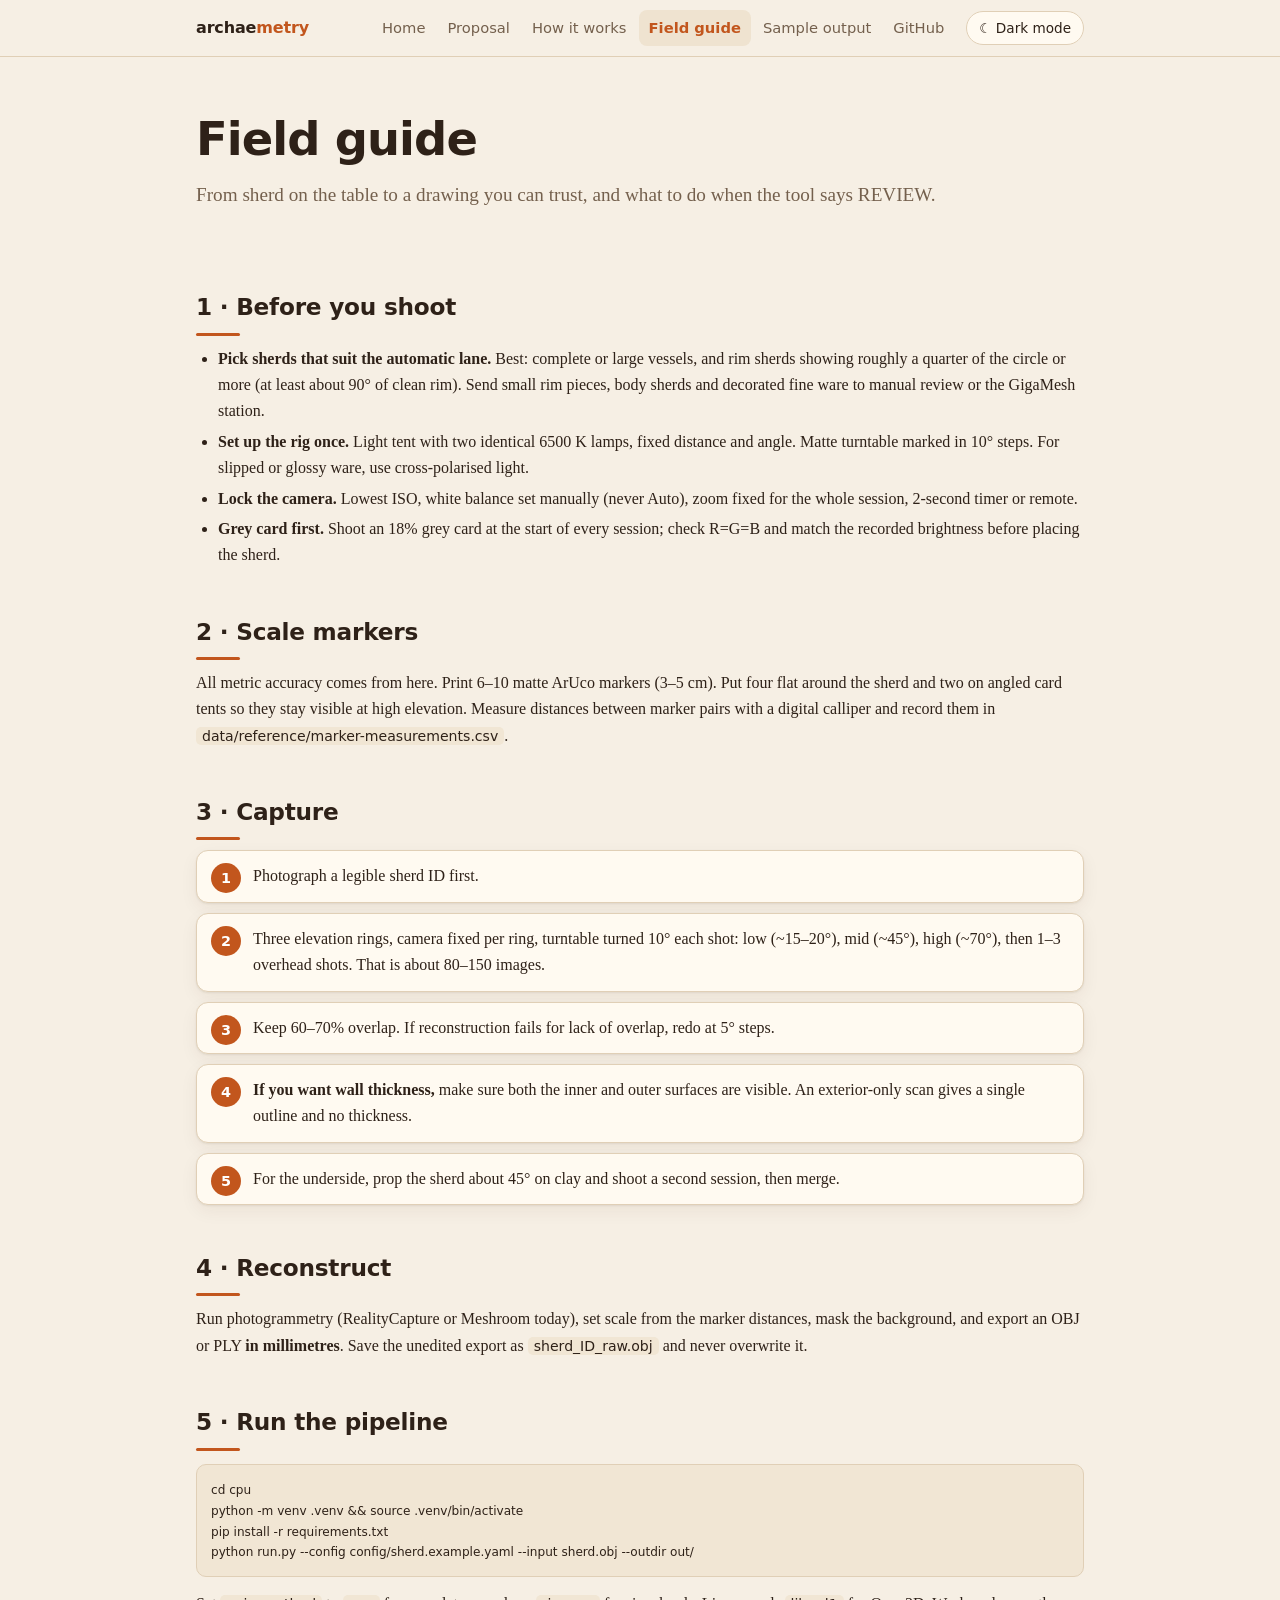
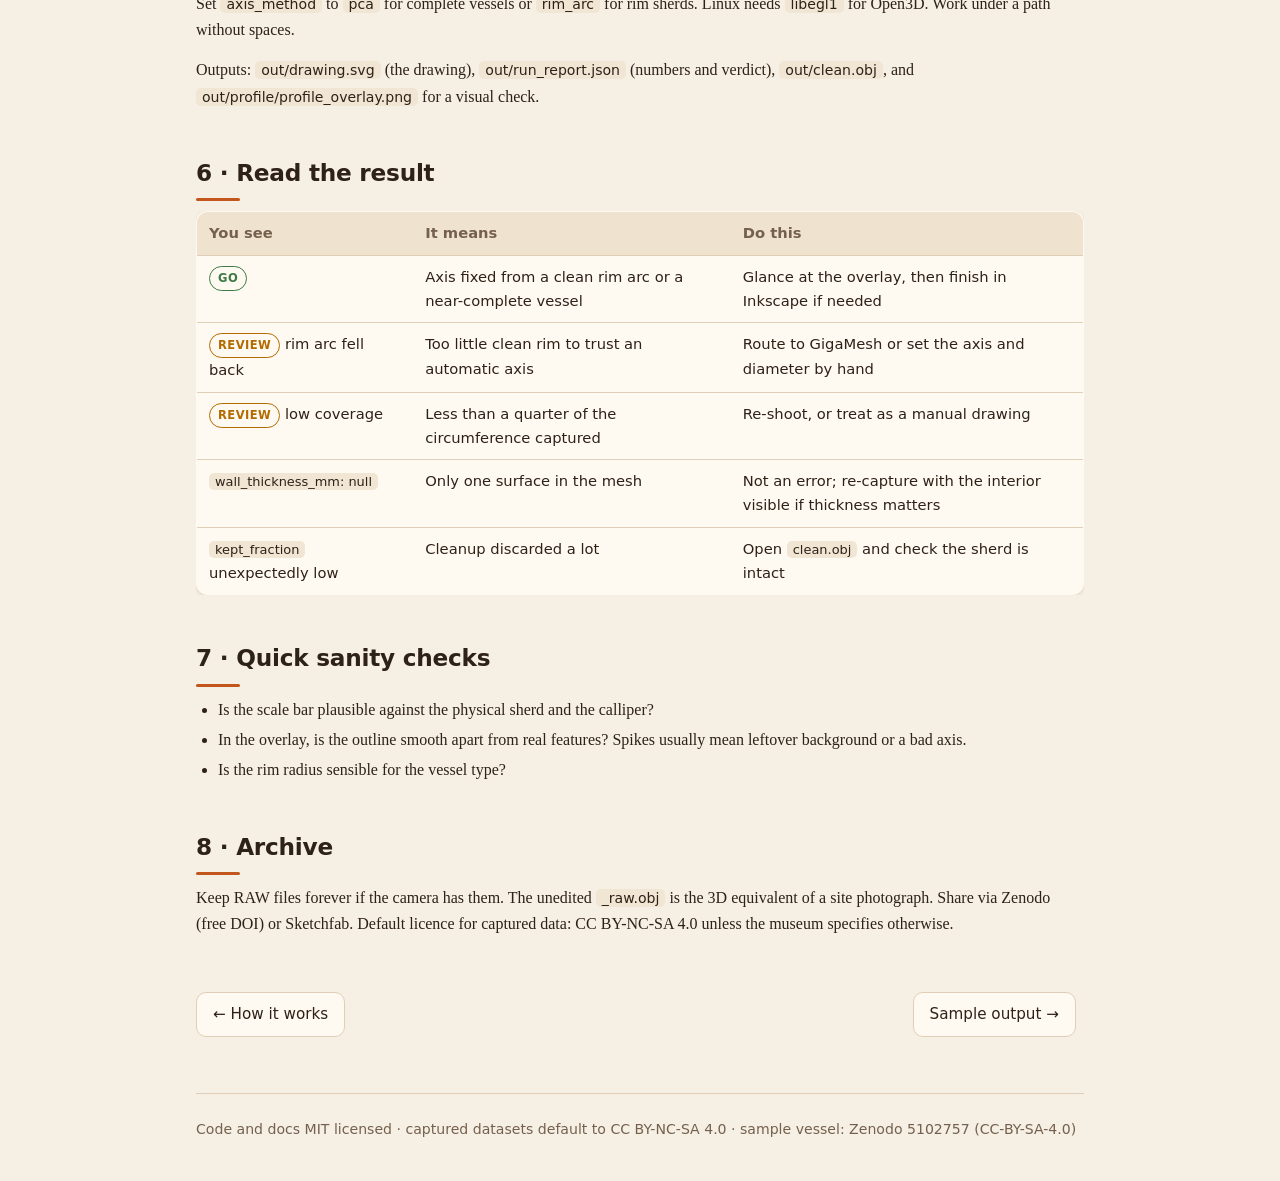
==== docs/field-guide.html @ ac9681bd "Restructure into cpu/ and gpu/, build multi-page site with theme switch - scripts/ -> cpu/ (Stages 2" ====
<!doctype html>
<html lang="en">
<head>
<meta charset="utf-8">
<meta name="viewport" content="width=device-width, initial-scale=1">
<title>Field guide · archaemetry</title>
<meta name="description" content="How to capture, run and read the result of the archaemetry pipeline.">
<script>(function(){try{var t=localStorage.getItem("theme");if(t)document.documentElement.dataset.theme=t}catch(e){}})();</script>
<link rel="stylesheet" href="assets/style.css">
</head>
<body>
<div class="top"><div class="wrap">
<a class="brand" href="index.html">archae<span>metry</span></a>
<nav><a href="index.html">Home</a><a href="proposal.html">Proposal</a><a href="how-it-works.html">How it works</a><a href="field-guide.html" aria-current="page">Field guide</a><a href="sample-output.html">Sample output</a><a href="https://github.com/Amudhan-05/Archaemetry">GitHub</a></nav>
<button id="theme" type="button">Theme</button>
</div></div>
<main class="wrap">

<header class="hero"><h1>Field guide</h1>
<p class="lead">From sherd on the table to a drawing you can trust, and what to do when the tool says REVIEW.</p></header>

<h2>1 · Before you shoot</h2>
<ul>
<li><b>Pick sherds that suit the automatic lane.</b> Best: complete or large vessels, and rim sherds showing roughly a quarter of the circle or more (at least about 90° of clean rim). Send small rim pieces, body sherds and decorated fine ware to manual review or the GigaMesh station.</li>
<li><b>Set up the rig once.</b> Light tent with two identical 6500&nbsp;K lamps, fixed distance and angle. Matte turntable marked in 10° steps. For slipped or glossy ware, use cross-polarised light.</li>
<li><b>Lock the camera.</b> Lowest ISO, white balance set manually (never Auto), zoom fixed for the whole session, 2-second timer or remote.</li>
<li><b>Grey card first.</b> Shoot an 18% grey card at the start of every session; check R=G=B and match the recorded brightness before placing the sherd.</li>
</ul>

<h2>2 · Scale markers</h2>
<p>All metric accuracy comes from here. Print 6–10 matte ArUco markers (3–5&nbsp;cm). Put four flat around the sherd and two on angled card tents so they stay visible at high elevation. Measure distances between marker pairs with a digital calliper and record them in <code>data/reference/marker-measurements.csv</code>.</p>

<h2>3 · Capture</h2>
<ol class="steps">
<li>Photograph a legible sherd ID first.</li>
<li>Three elevation rings, camera fixed per ring, turntable turned 10° each shot: low (~15–20°), mid (~45°), high (~70°), then 1–3 overhead shots. That is about 80–150 images.</li>
<li>Keep 60–70% overlap. If reconstruction fails for lack of overlap, redo at 5° steps.</li>
<li><b>If you want wall thickness,</b> make sure both the inner and outer surfaces are visible. An exterior-only scan gives a single outline and no thickness.</li>
<li>For the underside, prop the sherd about 45° on clay and shoot a second session, then merge.</li>
</ol>

<h2>4 · Reconstruct</h2>
<p>Run photogrammetry (RealityCapture or Meshroom today), set scale from the marker distances, mask the background, and export an OBJ or PLY <b>in millimetres</b>. Save the unedited export as <code>sherd_ID_raw.obj</code> and never overwrite it.</p>

<h2>5 · Run the pipeline</h2>
<pre><code>cd cpu
python -m venv .venv &amp;&amp; source .venv/bin/activate
pip install -r requirements.txt
python run.py --config config/sherd.example.yaml --input sherd.obj --outdir out/</code></pre>
<p>Set <code>axis_method</code> to <code>pca</code> for complete vessels or <code>rim_arc</code> for rim sherds. Linux needs <code>libegl1</code> for Open3D. Work under a path without spaces.</p>
<p>Outputs: <code>out/drawing.svg</code> (the drawing), <code>out/run_report.json</code> (numbers and verdict), <code>out/clean.obj</code>, and <code>out/profile/profile_overlay.png</code> for a visual check.</p>

<h2>6 · Read the result</h2>
<div class="tablewrap"><table>
<tr><th>You see</th><th>It means</th><th>Do this</th></tr>
<tr><td><span class="tag ok">GO</span></td><td>Axis fixed from a clean rim arc or a near-complete vessel</td><td>Glance at the overlay, then finish in Inkscape if needed</td></tr>
<tr><td><span class="tag warn">REVIEW</span> rim arc fell back</td><td>Too little clean rim to trust an automatic axis</td><td>Route to GigaMesh or set the axis and diameter by hand</td></tr>
<tr><td><span class="tag warn">REVIEW</span> low coverage</td><td>Less than a quarter of the circumference captured</td><td>Re-shoot, or treat as a manual drawing</td></tr>
<tr><td><code>wall_thickness_mm: null</code></td><td>Only one surface in the mesh</td><td>Not an error; re-capture with the interior visible if thickness matters</td></tr>
<tr><td><code>kept_fraction</code> unexpectedly low</td><td>Cleanup discarded a lot</td><td>Open <code>clean.obj</code> and check the sherd is intact</td></tr>
</table></div>

<h2>7 · Quick sanity checks</h2>
<ul>
<li>Is the scale bar plausible against the physical sherd and the calliper?</li>
<li>In the overlay, is the outline smooth apart from real features? Spikes usually mean leftover background or a bad axis.</li>
<li>Is the rim radius sensible for the vessel type?</li>
</ul>

<h2>8 · Archive</h2>
<p>Keep RAW files forever if the camera has them. The unedited <code>_raw.obj</code> is the 3D equivalent of a site photograph. Share via Zenodo (free DOI) or Sketchfab. Default licence for captured data: CC BY-NC-SA 4.0 unless the museum specifies otherwise.</p>

<div class="pager"><a class="btn" href="how-it-works.html">← How it works</a><a class="btn" href="sample-output.html">Sample output →</a></div>
</main>
<div class="wrap"><footer>Code and docs MIT licensed · captured datasets default to CC BY-NC-SA 4.0 · sample vessel: Zenodo 5102757 (CC-BY-SA-4.0)</footer></div>
<script src="assets/site.js"></script>
</body>
</html>
---- docs/assets/style.css ----
/* archaemetry site: earthy palette (terracotta, clay, umber on parchment) */
:root{
  --bg:#f6efe4; --bg2:#efe3d0; --fg:#2e2118; --mut:#74604d; --card:#fffaf1; --line:#e0cfb6;
  --acc:#c2561d; --acc-ink:#fff; --acc2:#8a4a24; --ok:#3f7a46; --warn:#b36b00; --code:#f1e6d4;
  --shadow:0 1px 2px rgba(60,35,15,.08), 0 6px 18px rgba(60,35,15,.06);
}
:root[data-theme="dark"]{
  --bg:#1a120c; --bg2:#22170f; --fg:#f0e4d3; --mut:#b39e87; --card:#261a12; --line:#44301f;
  --acc:#ec8b4e; --acc-ink:#1a120c; --acc2:#d29a6b; --ok:#7cc486; --warn:#e8a84a; --code:#2d2015;
  --shadow:0 1px 2px rgba(0,0,0,.4), 0 6px 18px rgba(0,0,0,.25);
}
@media (prefers-color-scheme:dark){
  :root:not([data-theme]){
    --bg:#1a120c; --bg2:#22170f; --fg:#f0e4d3; --mut:#b39e87; --card:#261a12; --line:#44301f;
    --acc:#ec8b4e; --acc-ink:#1a120c; --acc2:#d29a6b; --ok:#7cc486; --warn:#e8a84a; --code:#2d2015;
  }
}
*{box-sizing:border-box}
html{scroll-behavior:smooth}
body{margin:0;background:var(--bg);color:var(--fg);font:16px/1.65 Georgia,"Iowan Old Style","Palatino Linotype",serif}
h1,h2,h3,nav,.btn,table,.tag,figcaption,code,pre,.sans{font-family:system-ui,-apple-system,"Segoe UI",Roboto,sans-serif}
.wrap{max-width:920px;margin:0 auto;padding:0 16px}
a{color:var(--acc)}
a:hover{color:var(--acc2)}

/* nav */
.top{position:sticky;top:0;z-index:10;background:color-mix(in srgb,var(--bg) 92%,transparent);backdrop-filter:blur(6px);border-bottom:1px solid var(--line)}
.top .wrap{display:flex;align-items:center;gap:12px;flex-wrap:wrap;padding-top:10px;padding-bottom:10px}
.brand{font-weight:700;letter-spacing:-.01em;text-decoration:none;color:var(--fg);margin-right:auto;font-family:system-ui,sans-serif}
.brand span{color:var(--acc)}
nav{display:flex;gap:2px;flex-wrap:wrap;font-size:.92rem}
nav a{padding:6px 10px;border-radius:8px;text-decoration:none;color:var(--mut)}
nav a:hover{background:var(--bg2);color:var(--fg)}
nav a[aria-current="page"]{background:var(--bg2);color:var(--acc);font-weight:600}
#theme{border:1px solid var(--line);background:var(--card);color:var(--fg);border-radius:999px;padding:5px 12px;font:inherit;font-size:.85rem;cursor:pointer;font-family:system-ui,sans-serif}
#theme:hover{border-color:var(--acc)}

/* type */
header.hero{padding:56px 0 20px}
h1{font-size:clamp(2rem,5vw,2.9rem);line-height:1.15;margin:0 0 12px;letter-spacing:-.02em}
h2{font-size:1.45rem;margin:44px 0 10px;letter-spacing:-.01em}
h2::after{content:"";display:block;width:44px;height:3px;background:var(--acc);border-radius:2px;margin-top:6px}
h3{font-size:1.08rem;margin:26px 0 6px;color:var(--acc2)}
p{margin:0 0 14px}
.lead{font-size:1.2rem;color:var(--mut)}
ul,ol{padding-left:22px;margin:0 0 14px}li{margin:4px 0}
code{background:var(--code);padding:1px 6px;border-radius:5px;font-size:.88em}
pre{background:var(--code);border:1px solid var(--line);border-radius:10px;padding:14px;overflow-x:auto;font-size:.86rem;line-height:1.5}
pre code{background:none;padding:0}

/* components */
.btns{margin-top:14px}
.btn{display:inline-block;margin:6px 8px 0 0;padding:9px 16px;border:1px solid var(--line);border-radius:10px;background:var(--card);color:var(--fg);text-decoration:none;font-size:.95rem}
.btn:hover{border-color:var(--acc);color:var(--fg)}
.btn.p{background:var(--acc);border-color:var(--acc);color:var(--acc-ink);font-weight:600}
.btn.p:hover{filter:brightness(1.07);color:var(--acc-ink)}
.grid{display:grid;gap:14px;grid-template-columns:repeat(auto-fit,minmax(210px,1fr))}
.card{background:var(--card);border:1px solid var(--line);border-radius:12px;padding:16px 18px;box-shadow:var(--shadow)}
.card h3{margin:0 0 6px;color:var(--fg)}
.card p:last-child{margin-bottom:0}
a.card{text-decoration:none;color:var(--fg);display:block}
a.card:hover{border-color:var(--acc)}
.tag{display:inline-block;font-size:.72rem;font-weight:700;letter-spacing:.04em;text-transform:uppercase;padding:2px 8px;border-radius:999px;border:1px solid currentColor}
.tag.ok{color:var(--ok)}.tag.warn{color:var(--warn)}.tag.acc{color:var(--acc)}
.ok{color:var(--ok)}.warn{color:var(--warn)}
table{width:100%;border-collapse:collapse;background:var(--card);border:1px solid var(--line);border-radius:12px;overflow:hidden;font-size:.92rem;box-shadow:var(--shadow)}
th,td{padding:9px 12px;border-bottom:1px solid var(--line);text-align:left;vertical-align:top}
tr:last-child td{border-bottom:0}
th{background:var(--bg2);color:var(--mut);font-weight:600}
.tablewrap{overflow-x:auto}
figure{margin:18px 0;background:var(--card);border:1px solid var(--line);border-radius:12px;padding:14px;box-shadow:var(--shadow)}
figure img{max-width:100%;height:auto;display:block;margin:0 auto;background:#fff;border-radius:6px}
figcaption{color:var(--mut);font-size:.88rem;margin-top:10px}
.note,.callout{border-left:4px solid var(--acc);background:var(--card);border-radius:0 10px 10px 0;padding:10px 16px;margin:16px 0;box-shadow:var(--shadow)}
.callout.warn{border-color:var(--warn);color:var(--fg)}
.callout b:first-child{font-family:system-ui,sans-serif}
.steps{counter-reset:s;list-style:none;padding:0}
.steps li{counter-increment:s;position:relative;padding:12px 16px 12px 56px;background:var(--card);border:1px solid var(--line);border-radius:12px;margin:10px 0;box-shadow:var(--shadow)}
.steps li::before{content:counter(s);position:absolute;left:14px;top:12px;width:30px;height:30px;border-radius:50%;background:var(--acc);color:var(--acc-ink);display:grid;place-items:center;font:700 .9rem system-ui,sans-serif}
.pager{display:flex;justify-content:space-between;gap:12px;margin:48px 0 0;flex-wrap:wrap}
footer{margin:56px 0 0;padding:24px 0 40px;border-top:1px solid var(--line);color:var(--mut);font-size:.88rem;font-family:system-ui,sans-serif}
@media (max-width:560px){.top .wrap{gap:6px}.brand{width:100%}}
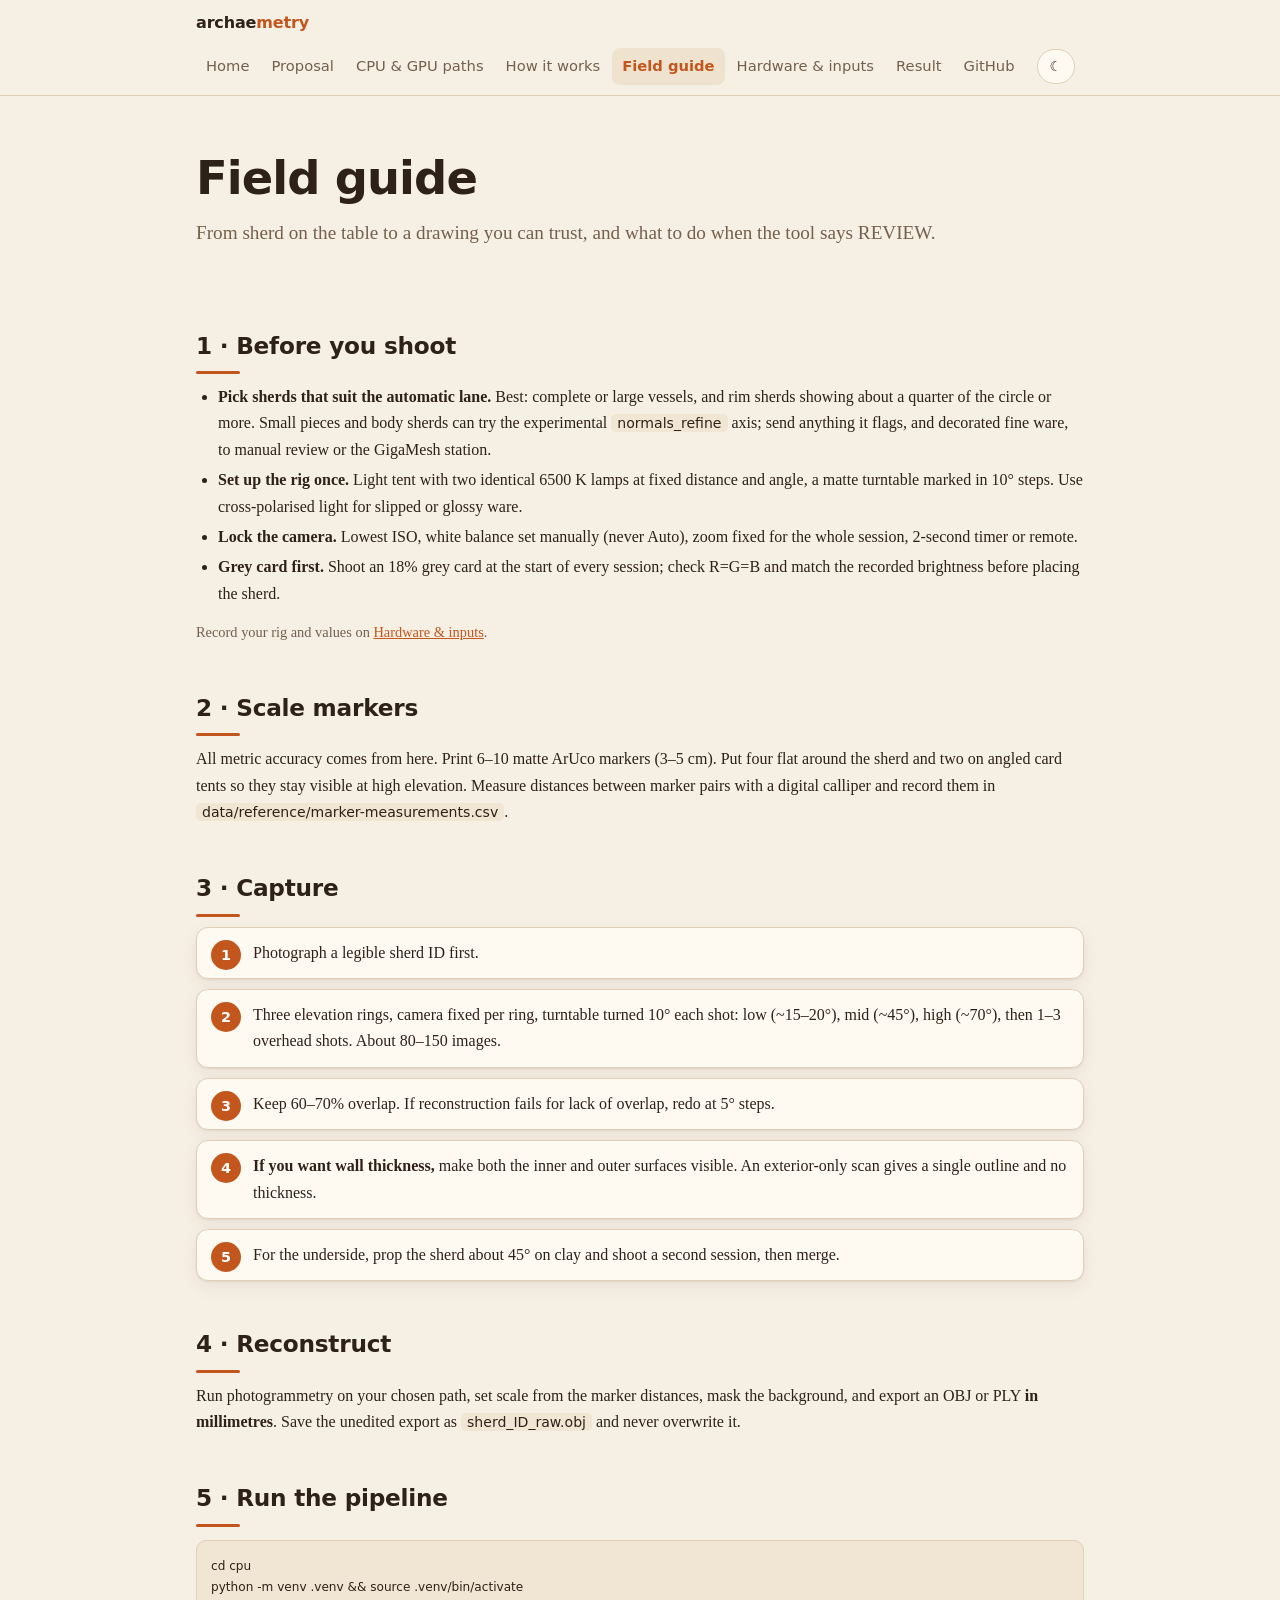
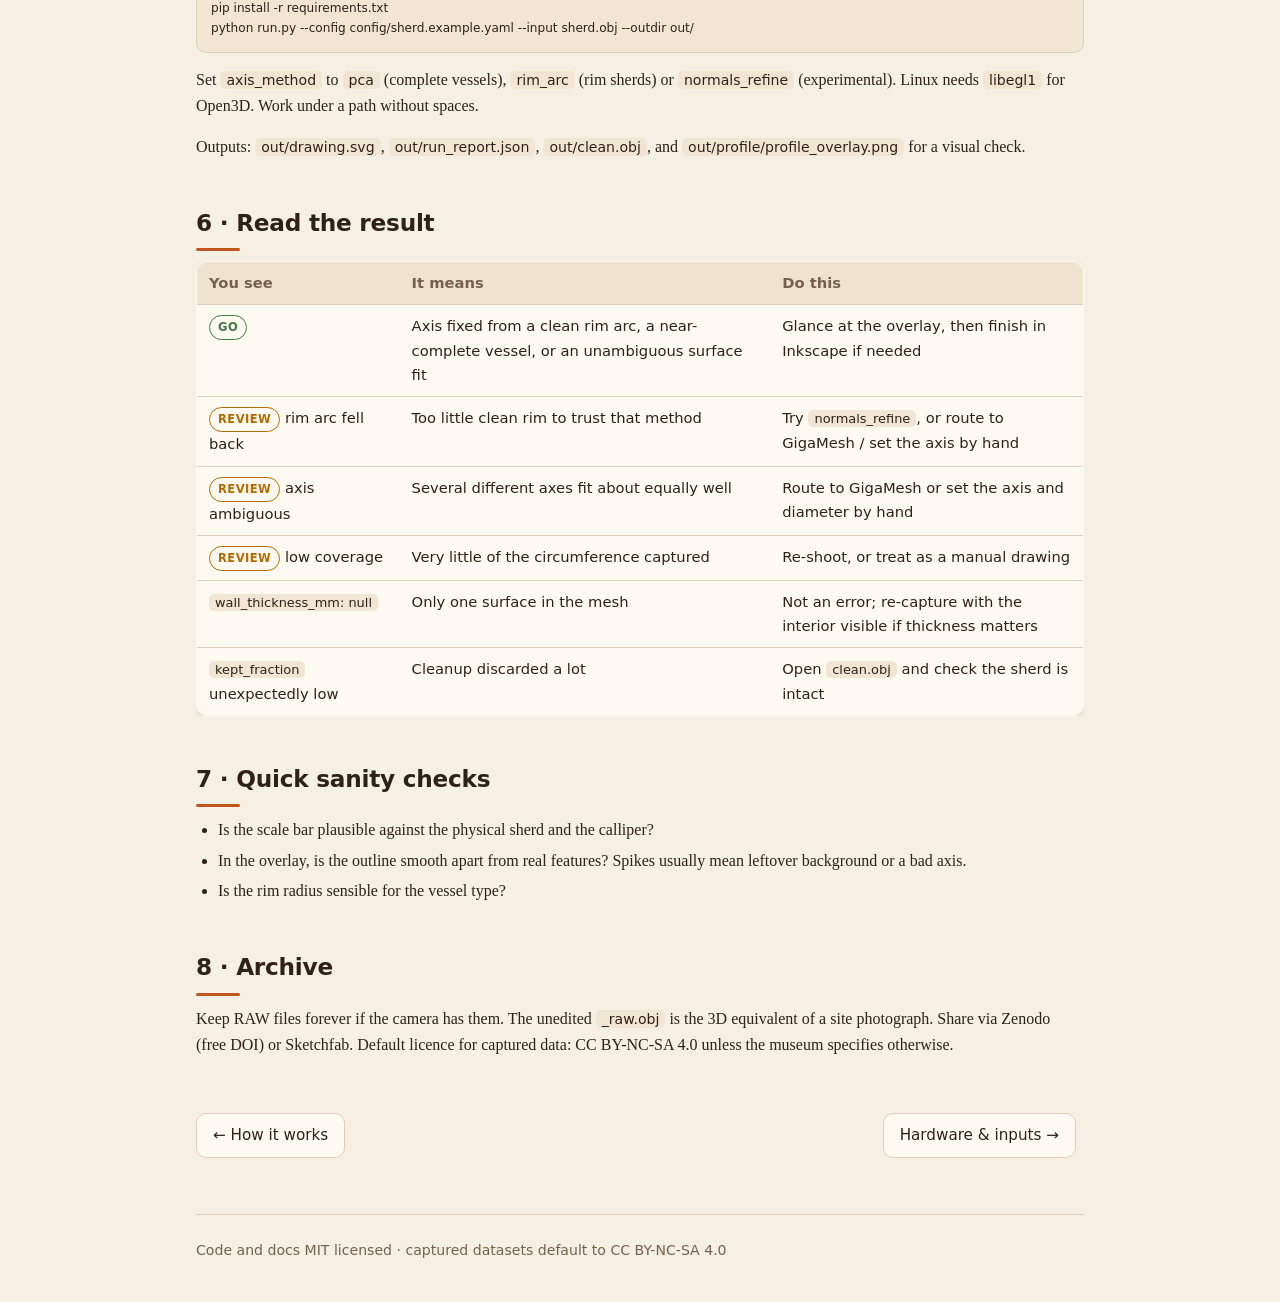
==== commit 524ed35e: "Rework site: CPU/GPU paths, hardware placeholders, single result figure - New pages: paths.html (ste" ====
--- a/docs/field-guide.html
+++ b/docs/field-guide.html
@@ -11,7 +11,7 @@
 <body>
 <div class="top"><div class="wrap">
 <a class="brand" href="index.html">archae<span>metry</span></a>
-<nav><a href="index.html">Home</a><a href="proposal.html">Proposal</a><a href="how-it-works.html">How it works</a><a href="field-guide.html" aria-current="page">Field guide</a><a href="sample-output.html">Sample output</a><a href="https://github.com/Amudhan-05/Archaemetry">GitHub</a></nav>
+<nav><a href="index.html">Home</a><a href="proposal.html">Proposal</a><a href="paths.html">CPU & GPU paths</a><a href="how-it-works.html">How it works</a><a href="field-guide.html" aria-current="page">Field guide</a><a href="hardware.html">Hardware & inputs</a><a href="result.html">Result</a><a href="https://github.com/Amudhan-05/Archaemetry">GitHub</a></nav>
 <button id="theme" type="button">Theme</button>
 </div></div>
 <main class="wrap">
@@ -21,11 +21,12 @@
 
 <h2>1 · Before you shoot</h2>
 <ul>
-<li><b>Pick sherds that suit the automatic lane.</b> Best: complete or large vessels, and rim sherds showing roughly a quarter of the circle or more (at least about 90° of clean rim). Send small rim pieces, body sherds and decorated fine ware to manual review or the GigaMesh station.</li>
-<li><b>Set up the rig once.</b> Light tent with two identical 6500&nbsp;K lamps, fixed distance and angle. Matte turntable marked in 10° steps. For slipped or glossy ware, use cross-polarised light.</li>
+<li><b>Pick sherds that suit the automatic lane.</b> Best: complete or large vessels, and rim sherds showing about a quarter of the circle or more. Small pieces and body sherds can try the experimental <code>normals_refine</code> axis; send anything it flags, and decorated fine ware, to manual review or the GigaMesh station.</li>
+<li><b>Set up the rig once.</b> Light tent with two identical 6500&nbsp;K lamps at fixed distance and angle, a matte turntable marked in 10° steps. Use cross-polarised light for slipped or glossy ware.</li>
 <li><b>Lock the camera.</b> Lowest ISO, white balance set manually (never Auto), zoom fixed for the whole session, 2-second timer or remote.</li>
 <li><b>Grey card first.</b> Shoot an 18% grey card at the start of every session; check R=G=B and match the recorded brightness before placing the sherd.</li>
 </ul>
+<p class="small">Record your rig and values on <a href="hardware.html">Hardware &amp; inputs</a>.</p>
 
 <h2>2 · Scale markers</h2>
 <p>All metric accuracy comes from here. Print 6–10 matte ArUco markers (3–5&nbsp;cm). Put four flat around the sherd and two on angled card tents so they stay visible at high elevation. Measure distances between marker pairs with a digital calliper and record them in <code>data/reference/marker-measurements.csv</code>.</p>
@@ -33,29 +34,30 @@
 <h2>3 · Capture</h2>
 <ol class="steps">
 <li>Photograph a legible sherd ID first.</li>
-<li>Three elevation rings, camera fixed per ring, turntable turned 10° each shot: low (~15–20°), mid (~45°), high (~70°), then 1–3 overhead shots. That is about 80–150 images.</li>
+<li>Three elevation rings, camera fixed per ring, turntable turned 10° each shot: low (~15–20°), mid (~45°), high (~70°), then 1–3 overhead shots. About 80–150 images.</li>
 <li>Keep 60–70% overlap. If reconstruction fails for lack of overlap, redo at 5° steps.</li>
-<li><b>If you want wall thickness,</b> make sure both the inner and outer surfaces are visible. An exterior-only scan gives a single outline and no thickness.</li>
+<li><b>If you want wall thickness,</b> make both the inner and outer surfaces visible. An exterior-only scan gives a single outline and no thickness.</li>
 <li>For the underside, prop the sherd about 45° on clay and shoot a second session, then merge.</li>
 </ol>
 
 <h2>4 · Reconstruct</h2>
-<p>Run photogrammetry (RealityCapture or Meshroom today), set scale from the marker distances, mask the background, and export an OBJ or PLY <b>in millimetres</b>. Save the unedited export as <code>sherd_ID_raw.obj</code> and never overwrite it.</p>
+<p>Run photogrammetry on your chosen path, set scale from the marker distances, mask the background, and export an OBJ or PLY <b>in millimetres</b>. Save the unedited export as <code>sherd_ID_raw.obj</code> and never overwrite it.</p>
 
 <h2>5 · Run the pipeline</h2>
 <pre><code>cd cpu
 python -m venv .venv &amp;&amp; source .venv/bin/activate
 pip install -r requirements.txt
 python run.py --config config/sherd.example.yaml --input sherd.obj --outdir out/</code></pre>
-<p>Set <code>axis_method</code> to <code>pca</code> for complete vessels or <code>rim_arc</code> for rim sherds. Linux needs <code>libegl1</code> for Open3D. Work under a path without spaces.</p>
-<p>Outputs: <code>out/drawing.svg</code> (the drawing), <code>out/run_report.json</code> (numbers and verdict), <code>out/clean.obj</code>, and <code>out/profile/profile_overlay.png</code> for a visual check.</p>
+<p>Set <code>axis_method</code> to <code>pca</code> (complete vessels), <code>rim_arc</code> (rim sherds) or <code>normals_refine</code> (experimental). Linux needs <code>libegl1</code> for Open3D. Work under a path without spaces.</p>
+<p>Outputs: <code>out/drawing.svg</code>, <code>out/run_report.json</code>, <code>out/clean.obj</code>, and <code>out/profile/profile_overlay.png</code> for a visual check.</p>
 
 <h2>6 · Read the result</h2>
 <div class="tablewrap"><table>
 <tr><th>You see</th><th>It means</th><th>Do this</th></tr>
-<tr><td><span class="tag ok">GO</span></td><td>Axis fixed from a clean rim arc or a near-complete vessel</td><td>Glance at the overlay, then finish in Inkscape if needed</td></tr>
-<tr><td><span class="tag warn">REVIEW</span> rim arc fell back</td><td>Too little clean rim to trust an automatic axis</td><td>Route to GigaMesh or set the axis and diameter by hand</td></tr>
-<tr><td><span class="tag warn">REVIEW</span> low coverage</td><td>Less than a quarter of the circumference captured</td><td>Re-shoot, or treat as a manual drawing</td></tr>
+<tr><td><span class="tag ok">GO</span></td><td>Axis fixed from a clean rim arc, a near-complete vessel, or an unambiguous surface fit</td><td>Glance at the overlay, then finish in Inkscape if needed</td></tr>
+<tr><td><span class="tag warn">REVIEW</span> rim arc fell back</td><td>Too little clean rim to trust that method</td><td>Try <code>normals_refine</code>, or route to GigaMesh / set the axis by hand</td></tr>
+<tr><td><span class="tag warn">REVIEW</span> axis ambiguous</td><td>Several different axes fit about equally well</td><td>Route to GigaMesh or set the axis and diameter by hand</td></tr>
+<tr><td><span class="tag warn">REVIEW</span> low coverage</td><td>Very little of the circumference captured</td><td>Re-shoot, or treat as a manual drawing</td></tr>
 <tr><td><code>wall_thickness_mm: null</code></td><td>Only one surface in the mesh</td><td>Not an error; re-capture with the interior visible if thickness matters</td></tr>
 <tr><td><code>kept_fraction</code> unexpectedly low</td><td>Cleanup discarded a lot</td><td>Open <code>clean.obj</code> and check the sherd is intact</td></tr>
 </table></div>
@@ -70,9 +72,9 @@
 <h2>8 · Archive</h2>
 <p>Keep RAW files forever if the camera has them. The unedited <code>_raw.obj</code> is the 3D equivalent of a site photograph. Share via Zenodo (free DOI) or Sketchfab. Default licence for captured data: CC BY-NC-SA 4.0 unless the museum specifies otherwise.</p>
 
-<div class="pager"><a class="btn" href="how-it-works.html">← How it works</a><a class="btn" href="sample-output.html">Sample output →</a></div>
+<div class="pager"><a class="btn" href="how-it-works.html">← How it works</a><a class="btn" href="hardware.html">Hardware & inputs →</a></div>
 </main>
-<div class="wrap"><footer>Code and docs MIT licensed · captured datasets default to CC BY-NC-SA 4.0 · sample vessel: Zenodo 5102757 (CC-BY-SA-4.0)</footer></div>
+<div class="wrap"><footer>Code and docs MIT licensed · captured datasets default to CC BY-NC-SA 4.0</footer></div>
 <script src="assets/site.js"></script>
 </body>
 </html>
--- a/docs/assets/style.css
+++ b/docs/assets/style.css
@@ -80,3 +80,13 @@
 .pager{display:flex;justify-content:space-between;gap:12px;margin:48px 0 0;flex-wrap:wrap}
 footer{margin:56px 0 0;padding:24px 0 40px;border-top:1px solid var(--line);color:var(--mut);font-size:.88rem;font-family:system-ui,sans-serif}
 @media (max-width:560px){.top .wrap{gap:6px}.brand{width:100%}}
+
+/* status pills + placeholders */
+.tag.todo{color:var(--mut)}
+.tag.manual{color:var(--acc2)}
+.ph{display:inline-block;min-width:64px;text-align:center;padding:1px 10px;border:1.5px dashed var(--acc);border-radius:6px;color:var(--acc);font:600 .8rem system-ui,sans-serif;background:transparent}
+.legend{display:flex;gap:10px;flex-wrap:wrap;margin:8px 0 18px;font:.85rem system-ui,sans-serif;color:var(--mut)}
+.path{border-top:4px solid var(--acc);margin-top:10px}
+.path.cpu{border-color:var(--acc2)}
+.cols{display:grid;gap:14px;grid-template-columns:repeat(auto-fit,minmax(280px,1fr))}
+.small{font-size:.9rem;color:var(--mut)}
